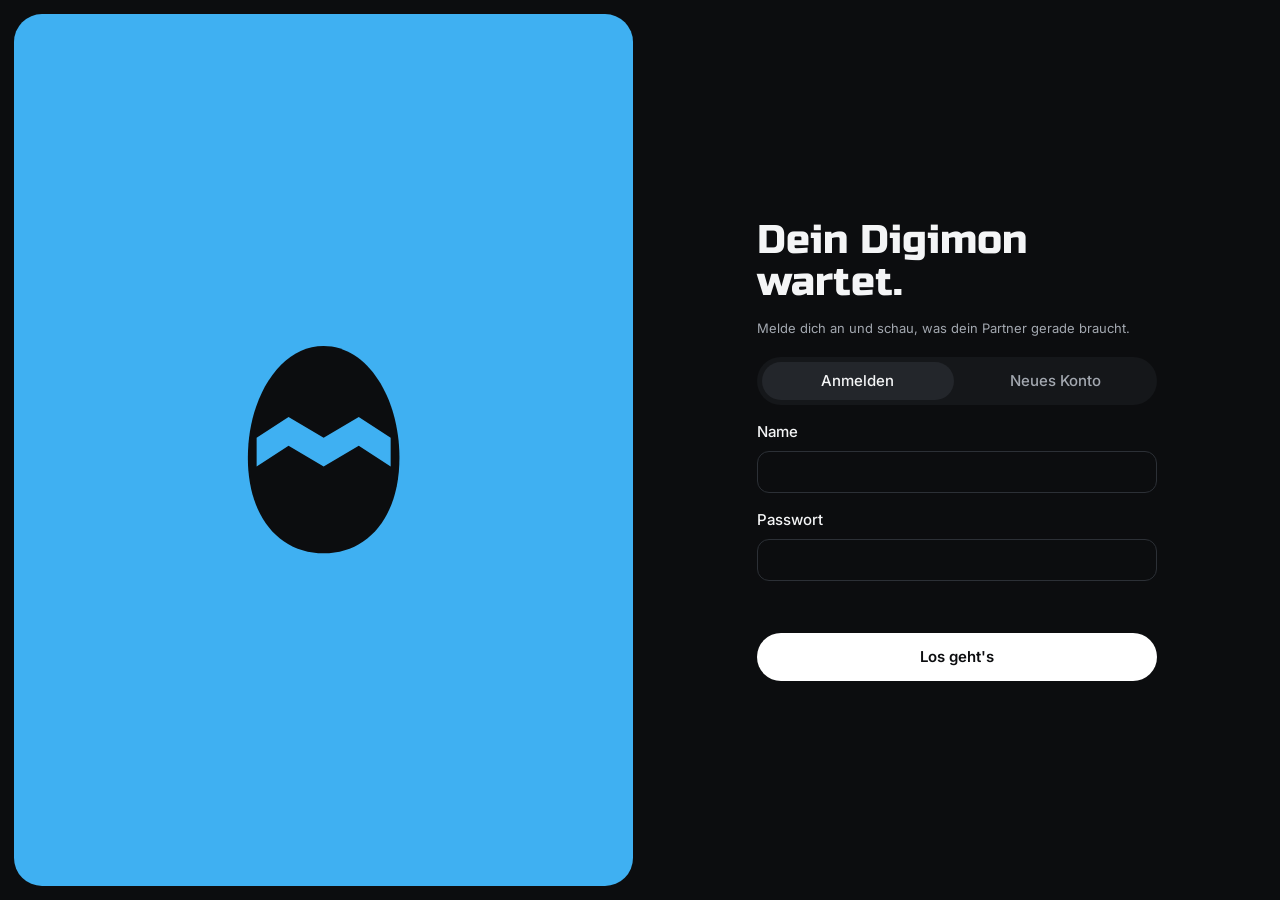
==== static/login.html @ 069bf61b "Digimon Partner (work in progress) Co-Authored-By: Claude Opus 5.5 <noreply@anthropic.com>" ====
<!doctype html>
<html lang="de">
<head>
<meta charset="utf-8">
<meta name="viewport" content="width=device-width, initial-scale=1">
<title>Anmelden – Digimon-Partner</title>
<link rel="icon" href="/static/favicon.svg">
<link rel="preconnect" href="https://fonts.googleapis.com">
<link rel="preconnect" href="https://fonts.gstatic.com" crossorigin>
<meta name="theme-color" content="#0c0d0f">
<link href="https://fonts.googleapis.com/css2?family=Inter:wght@400;500;600&family=Russo+One&display=swap" rel="stylesheet">
<link rel="stylesheet" href="/static/style.css">
<style>
  body { overflow: auto; }
  .gate { min-height: 100vh; display: grid; grid-template-columns: minmax(0, 1fr) minmax(0, 1fr); gap: 14px; padding: 14px; }
  .gate .art { background: #3fb0f2; border-radius: 28px; display: grid; place-items: center; padding: 32px; }
  .gate .art svg { width: min(46%, 260px); fill: #0c0d0f; }
  .gate .art .band { fill: #3fb0f2; }
  .gate form { align-self: center; justify-self: center; width: min(400px, 100% - 32px); display: flex; flex-direction: column; gap: 16px; padding: 32px 0; }
  .gate h1 { font: 400 40px/1.05 var(--game); }
  .gate .tabs { margin-top: 4px; }
  .gate label { display: flex; flex-direction: column; gap: 8px; font-weight: 500; }
  .err { min-height: 20px; color: var(--negative); }
  @media (max-width: 760px) {
    .gate { grid-template-columns: minmax(0, 1fr); padding: 10px; }
    .gate .art { min-height: 30vh; border-radius: 22px; }
    .gate h1 { font-size: 30px; }
    .gate .tabs { position: static; }
  }
</style>
</head>
<body>
<main class="gate">
  <div class="art" aria-hidden="true">
    <svg viewBox="0 0 32 32"><path d="M16 3c5.5 0 9.5 6.5 9.5 14S21.5 29 16 29 6.5 24.5 6.5 17 10.5 3 16 3z"/><path d="M7.6 14.5l4-2.6 4.4 2.6 4.4-2.6 4 2.6v3.6l-4-2.6-4.4 2.6-4.4-2.6-4 2.6z" class="band"/></svg>
  </div>
  <form id="form">
    <h1>Dein Digimon wartet.</h1>
    <p class="caption" id="hint"></p>
    <nav class="tabs" id="tabs" aria-label="Anmelden oder neues Konto">
      <button type="button" data-mode="login" aria-current="page">Anmelden</button>
      <button type="button" data-mode="register">Neues Konto</button>
    </nav>
    <label>Name <input class="input" name="name" autocomplete="username" required></label>
    <label>Passwort <input class="input" name="password" type="password" autocomplete="current-password" required aria-describedby="pw-rule"></label>
    <p class="caption" id="pw-rule" hidden>Mindestens 8 Zeichen.</p>
    <label id="codefield" hidden>Einladungscode <input class="input" name="code" placeholder="1A2B-3C4D-5E6F" autocomplete="off"></label>
    <p class="err" id="err" role="alert"></p>
    <button class="btn btn--primary btn--wide" type="submit" id="go">Los geht's</button>
  </form>
</main>
<script src="/static/login.js"></script>
</body>
</html>
---- static/style.css ----
/* Digimon-Partner – Stil "Digivice dunkel" (taste-skill true-black-flat, seed 1878353566, für Spielgefühl angepasst).
   Links der Bildschirm des Digivice mit der bunten Digitalen Welt, rechts das dunkle Gerät:
   Begrüßung in Russo One, Zahlen groß, eine Datenfarbe (Digital-Blau) für Wasser und Fortschritt.
   Knöpfe sind nie blau: Hauptaktion = weiße Pille, sonst dunkle Pille. */
:root {
  --ground: #0c0d0f; --surface: #15171a; --raised: #23262b; --line: #2c3036; --hover: #2f3339;
  --text: #f4f5f6; --muted: #a3a8b0; --faint: #7d838c;
  --data: #3fb6ff; --data-deep: #0f3a57;
  --negative: #ff5a5f; --warning: #f0b43c;
  --radius-card: 20px; --radius-control: 999px; --gap: 14px; --pad: 22px; --control-height: 40px;
  --fs-title: 40px; --fs-kpi: 34px; --fs-body: 15px; --fs-small: 13px;
  --font: Inter, system-ui, sans-serif;
  --game: "Russo One", Inter, system-ui, sans-serif;
}
* { box-sizing: border-box; margin: 0; padding: 0; }
[hidden] { display: none !important; }
html, body { height: 100%; }
body { background: var(--ground); color: var(--text); font: 400 var(--fs-body)/22px var(--font); overflow: hidden; }
button, input { font: inherit; color: inherit; }
button { cursor: pointer; background: none; border: 0; }
a { color: inherit; text-decoration: none; }
.num { font-variant-numeric: tabular-nums; }
.sr { position: absolute; width: 1px; height: 1px; overflow: hidden; clip: rect(0 0 0 0); }
:focus-visible { outline: 2px solid var(--text); outline-offset: 2px; }

/* Bildschirm links (1.25 Teile), Gerät rechts (1 Teil, mindestens 480px) */
/* minmax(0, 1fr): die Zeile bleibt so hoch wie der Bildschirm, die rechte Spalte scrollt in sich (sonst wüchse sie darüber hinaus) */
.app { display: grid; grid-template-columns: minmax(0, 1.25fr) minmax(480px, 1fr); grid-template-rows: minmax(0, 1fr); height: 100vh; padding: 14px; gap: 14px; }

/* ═════════════ Bildschirm: die Digitale Welt ═════════════ */
.world { position: relative; overflow: hidden; background: #3fb0f2; border-radius: 28px; }
.stage3d { position: absolute; inset: 0; }
.stage3d canvas { display: block; cursor: grab; }
.dim { position: absolute; inset: 0; background: #000; opacity: 0; transition: opacity .6s; pointer-events: none; }
.world.rush .dim { opacity: .75; }
.loading { position: absolute; left: 50%; top: 50%; transform: translate(-50%, -50%); padding: 10px 18px; border-radius: var(--radius-control);
  background: var(--ground); color: var(--text); }
.flash { position: absolute; inset: 0; background: #fff; opacity: 0; pointer-events: none; }
.flash.go { animation: flash .9s ease-out; }
@keyframes flash { 10% { opacity: 1; } to { opacity: 0; } }

/* Sprechblase über dem Kopf */
.bubble { position: absolute; left: 50%; top: 18%; max-width: min(320px, 80%); transform: translate(-50%, -100%); pointer-events: none;
  padding: 12px 16px; border-radius: 18px; background: #fff; color: #0c0d0f; font: 500 16px/22px var(--font); text-align: center; }
.bubble::after { content: ""; position: absolute; left: 50%; bottom: -9px; width: 18px; height: 18px; background: #fff; transform: translateX(-50%) rotate(45deg); border-radius: 3px; }
.bubble span { position: relative; z-index: 1; }
.bubble.pop { animation: pop .35s cubic-bezier(.3, 1.6, .5, 1); }
@keyframes pop { from { transform: translate(-50%, -100%) scale(.6); opacity: 0; } }

.banner { position: absolute; left: 24px; right: 24px; bottom: 28px; text-align: center; pointer-events: none; }
.banner span { display: inline-block; padding: 12px 22px; border-radius: 16px; background: var(--ground); color: var(--text);
  font: 400 22px/1.2 var(--game); opacity: 0; transform: translateY(12px); }
.banner span.in { animation: banner 2.8s ease-out forwards; }
.banner span.big { font-size: 40px; padding: 16px 28px; background: #fff; color: var(--ground); }
@keyframes banner { 10%, 84% { opacity: 1; transform: none; } 100% { opacity: 0; transform: translateY(12px); } }

.fxlayer { position: absolute; inset: 0; pointer-events: none; overflow: hidden; }
.fx { position: absolute; transform: translateX(-50%); padding: 6px 14px; border-radius: var(--radius-control); background: var(--ground); color: #fff;
  font: 400 16px/20px var(--game); white-space: nowrap; animation: rise 1.6s ease-out forwards; }
.fx.zz { background: none; color: #dfe6f0; font: 400 30px var(--game); animation: zz 2.4s ease-out forwards; }
@keyframes rise { 0% { opacity: 0; transform: translate(-50%, 10px) scale(.8); } 15% { opacity: 1; transform: translate(-50%, 0) scale(1.08); }
  25% { transform: translate(-50%, 0) scale(1); } 100% { opacity: 0; transform: translate(-50%, -70px); } }
@keyframes zz { 0% { opacity: 0; } 20% { opacity: 1; } 100% { opacity: 0; transform: translate(40px, -90px); } }
/* Daten-Splitter beim Erreichen eines Ziels */
.bit { position: absolute; width: 10px; height: 10px; border-radius: 2px; background: var(--c, #fff);
  animation: burst var(--t, 1s) cubic-bezier(.15, .7, .4, 1) forwards; }
@keyframes burst { 0% { transform: translate(-50%, -50%) scale(.4); opacity: 1; }
  100% { transform: translate(calc(-50% + var(--dx)), calc(-50% + var(--dy))) rotate(var(--r)) scale(1); opacity: 0; } }

/* Erfolg freigeschaltet */
.awards { position: absolute; right: 16px; top: 16px; display: flex; flex-direction: column; gap: 8px; align-items: flex-end; pointer-events: none; }
.award { display: grid; grid-template-columns: 40px auto; gap: 2px 12px; align-items: center; padding: 12px 18px 12px 12px; border-radius: 18px;
  background: var(--ground); color: var(--text); animation: award 4.2s ease-out forwards; }
.award svg { grid-row: span 2; width: 40px; height: 40px; }
.award small { color: var(--muted); font-size: var(--fs-small); line-height: 16px; }
.award b { font: 400 18px/22px var(--game); }
@keyframes award { 0% { opacity: 0; transform: translateX(30px); } 8%, 88% { opacity: 1; transform: none; } 100% { opacity: 0; transform: translateX(30px); } }

/* ═════════════ Gerät rechts ═════════════ */
.home { position: relative; overflow-y: auto; min-height: 0; padding: 14px 8px 32px; display: flex; flex-direction: column; gap: 20px; scrollbar-color: var(--raised) transparent; }
.shell { display: flex; align-items: center; gap: 10px; }
.mark { display: flex; align-items: center; gap: 8px; font: 400 16px var(--game); }
.mark svg { width: 26px; height: 26px; fill: var(--text); }
.mark .band { fill: var(--ground); }
.scope { color: var(--muted); }
.scope::before { content: "· "; }
.sound { margin-left: auto; height: 32px; padding: 0 14px; border-radius: var(--radius-control); background: var(--surface); color: var(--muted); font-size: var(--fs-small); }
.sound:hover { color: var(--text); }
.clock { color: var(--muted); }

.tabs { display: flex; gap: 6px; padding: 5px; border-radius: var(--radius-control); background: var(--surface); }
.tabs button { flex: 1; height: 38px; border-radius: var(--radius-control); color: var(--muted); font-weight: 500; transition: background-color .15s, color .15s; }
.tabs button:hover { color: var(--text); }
.tabs button[aria-current="page"] { background: var(--raised); color: var(--text); }

.view { display: flex; flex-direction: column; gap: var(--gap); }
.view > h1, .greeting h1 { font: 400 var(--fs-title)/1.05 var(--game); }
.greeting { padding: 6px 0 4px; }
.greeting .sub { margin-top: 10px; color: var(--muted); font-size: 16px; line-height: 24px; }

.actions { display: flex; flex-wrap: wrap; gap: 8px; align-items: center; }
.btn { display: inline-flex; align-items: center; justify-content: center; height: var(--control-height); padding: 0 20px; border-radius: var(--radius-control);
  background: var(--raised); font-weight: 600; transition: background-color .15s, transform .1s; }
.btn:hover { background: var(--hover); }
.btn:active { transform: scale(.95); }
.btn--primary { background: #fff; color: #0c0d0f; }
.btn--primary:hover { background: #dfe1e4; }
.btn--danger { color: var(--negative); align-self: flex-start; }
.btn--small { height: 34px; padding: 0 14px; font-size: var(--fs-small); }
.btn--wide { width: 100%; height: 48px; }
.btn[aria-disabled="true"] { color: var(--faint); cursor: default; }
.btn[aria-disabled="true"]:hover { background: var(--raised); }
.why { flex-basis: 100%; color: var(--faint); font-size: var(--fs-small); }

.card, .tile { background: var(--surface); border-radius: var(--radius-card); padding: var(--pad); }
.card { display: flex; flex-direction: column; gap: 12px; }
.card h2 { font-size: 16px; font-weight: 600; }
.label { color: var(--muted); }
.caption { color: var(--muted); font-size: var(--fs-small); line-height: 18px; }
.value { font: 400 var(--fs-kpi)/40px var(--game); }
.unit { font: 400 15px var(--font); color: var(--muted); }

/* Digitation: Name, Balken bis zur nächsten Stufe, Stufen-Leiste, Schatten der nächsten Form */
.evo { display: grid; grid-template-columns: minmax(0, 1fr) 132px; gap: 20px; align-items: start; }
.evo-main { display: flex; flex-direction: column; gap: 10px; min-width: 0; }
.evo-name { font: 400 32px/36px var(--game) !important; }
.meter { height: 12px; border-radius: 6px; background: var(--raised); overflow: hidden; }
.meter i { display: block; height: 100%; width: 0; border-radius: 6px; background: var(--data); transition: width .9s cubic-bezier(.2, .8, .2, 1); }
.evo-left { color: var(--muted); }
.ladder { list-style: none; display: grid; grid-template-columns: repeat(7, minmax(0, 1fr)); margin-top: 6px; }
.ladder li { position: relative; display: flex; flex-direction: column; align-items: center; gap: 8px; text-align: center;
  color: var(--faint); font-size: 12px; line-height: 15px; }
.ladder li::before { content: ""; position: absolute; top: 7px; left: -50%; right: 50%; height: 2px; background: var(--raised); }
.ladder li:first-child::before { display: none; }
.ladder li i { position: relative; width: 16px; height: 16px; border-radius: 50%; background: var(--raised); }
.ladder li.done { color: var(--muted); }
.ladder li.done::before, .ladder li.now::before { background: var(--data); }
.ladder li.done i { background: var(--data); }
.ladder li.now { color: var(--text); font-weight: 600; }
.ladder li.now i { background: var(--ground); border: 4px solid var(--data); transform: scale(1.25); }
.next { display: flex; flex-direction: column; gap: 8px; align-items: center; }
.screen { position: relative; width: 132px; height: 132px; border-radius: 18px; background: var(--data); overflow: hidden;
  display: grid; place-items: center; }
.screen img { width: 100%; height: 100%; object-fit: contain; }
.screen .q { font: 400 64px/1 var(--game); color: var(--ground); }
.screen.reveal { animation: wobble 1.6s ease-in-out infinite; }
@keyframes wobble { 0%, 100% { transform: rotate(0); } 50% { transform: rotate(-2deg) scale(1.02); } }
.next figcaption { display: flex; flex-direction: column; align-items: center; color: var(--muted); font-size: var(--fs-small); line-height: 18px; text-align: center; }
.next figcaption b { color: var(--text); font: 400 18px/22px var(--game); }
.next figcaption .warn { color: var(--warning); }
.tab-count { color: var(--faint); }

/* Zählflächen */
.tiles { display: grid; grid-template-columns: repeat(2, minmax(0, 1fr)); gap: var(--gap); }
.tiles--three { grid-template-columns: repeat(3, minmax(0, 1fr)); }
.tile { display: flex; flex-direction: column; gap: 6px; min-height: 132px; }
.glasses { display: grid; grid-template-columns: repeat(var(--n, 8), 1fr); gap: 5px; margin-top: auto; }
.glasses i { height: 16px; border-radius: 4px; background: var(--raised); }
.glasses i.on { background: var(--data); }
.glasses i.pop { animation: cell .5s cubic-bezier(.3, 1.8, .5, 1); }
@keyframes cell { from { transform: scaleY(.2); } }
.tile.goal { background: var(--data-deep); }
.tile.goal .label, .tile.goal .unit, .tile.goal .caption { color: #b9e3ff; }
.tile--steps { grid-column: 1 / -1; min-height: 0; }
.step-head { display: flex; justify-content: space-between; align-items: flex-end; gap: 16px; }
.step-week { margin: 0; }
.step-bars { position: relative; display: grid; grid-template-columns: repeat(7, 20px); gap: 4px; height: 56px; align-items: end; }
.step-bars .sb { position: relative; display: flex; flex-direction: column; justify-content: flex-end; align-items: center; height: 100%; }
.step-bars .sb i { display: block; width: 100%; min-height: 2px; border-radius: 4px 4px 0 0; background: var(--raised); }
.step-bars .sb.ok i { background: var(--data); }
.step-bars .sb.today i { outline: 2px solid var(--data); outline-offset: 1px; }
.step-bars .sb b { position: absolute; bottom: -17px; font-size: 11px; font-weight: 400; color: var(--faint); }
.step-bars .goalline { position: absolute; left: -4px; right: -4px; border-top: 1px dashed var(--muted); pointer-events: none; }
.tile--steps .meter { margin-top: 18px; }
.tile.goal .step-bars .sb.ok i { background: #b9e3ff; }
.step-status { font-weight: 600; }
.keybox { display: flex; flex-direction: column; gap: 6px; }
.key { padding: 8px 10px; border-radius: 8px; background: var(--raised); word-break: break-all; font-size: var(--fs-small); user-select: all; }
.howto summary { cursor: pointer; font-weight: 600; color: var(--data); padding: 6px 0; }
.howto[open] { display: flex; flex-direction: column; gap: 10px; }
.howto h3 { font-size: var(--fs-small); text-transform: uppercase; letter-spacing: .06em; color: var(--muted); margin-top: 6px; }
.howto .row { margin: 6px 0; }
.howto .fields { padding-left: 18px; margin-top: 4px; }
.bump { animation: bump .45s cubic-bezier(.3, 1.8, .5, 1); display: inline-block; }
@keyframes bump { 40% { transform: scale(1.25); } }

.stats { list-style: none; display: flex; flex-direction: column; }
.stats li { display: grid; grid-template-columns: 92px minmax(0, 1fr) 40px; align-items: center; gap: 14px; min-height: 40px; }
.stats .bar { height: 10px; border-radius: 5px; background: var(--raised); overflow: hidden; }
.stats .bar i { display: block; height: 100%; border-radius: 5px; background: var(--data); transition: width .9s cubic-bezier(.2, .8, .2, 1), background-color .3s; }
.stats .v { text-align: right; font-family: var(--game); }
.stats li.low .bar i { background: var(--negative); }
.stats li.low .v, .stats li.low span:first-child { color: var(--negative); }
.ends { display: flex; justify-content: space-between; color: var(--muted); font-size: var(--fs-small); }

/* Team und Ei-Auswahl */
.team-list { list-style: none; display: grid; grid-template-columns: repeat(var(--slots, 3), minmax(0, 1fr)); gap: 10px; }
.slot { width: 100%; height: 100%; display: grid; grid-template-columns: 52px minmax(0, 1fr); align-items: center; gap: 4px 10px;
  padding: 10px 12px 10px 10px; border-radius: 16px; background: var(--surface); text-align: left; transition: background-color .15s; }
.slot:hover { background: var(--raised); }
.slot .pic { grid-row: span 2; width: 52px; height: 52px; border-radius: 12px; background: var(--raised); overflow: hidden; display: grid; place-items: center; }
.slot .pic img { width: 100%; height: 100%; object-fit: contain; }
.slot b { font: 400 15px/18px var(--game); overflow: hidden; text-overflow: ellipsis; white-space: nowrap; }
.slot small { color: var(--muted); font-size: 12px; line-height: 15px; }
.slot.on { background: var(--raised); outline: 2px solid var(--text); outline-offset: -2px; cursor: default; }
.slot.on small { color: var(--text); }
.slot.add .pic { background: none; border: 2px dashed var(--line); color: var(--muted); font: 400 26px var(--game); }
.slot.add b { color: var(--muted); }
.eggs { list-style: none; display: grid; grid-template-columns: repeat(4, minmax(0, 1fr)); gap: 10px; }
.egg { width: 100%; display: flex; flex-direction: column; align-items: center; gap: 6px; padding: 12px 8px; border-radius: 16px; background: var(--raised);
  transition: background-color .15s, transform .1s; }
.egg:hover { background: var(--hover); }
.egg:active { transform: scale(.96); }
.egg .pic { width: 84px; height: 84px; display: grid; place-items: center; }
.egg .pic img { width: 100%; height: 100%; object-fit: contain; }
.egg b { font: 400 14px/18px var(--game); }

/* Freunde */
.friends { list-style: none; display: grid; grid-template-columns: repeat(2, minmax(0, 1fr)); gap: var(--gap); }
.friend { display: flex; flex-direction: column; gap: 10px; padding: 20px; border-radius: var(--radius-card); background: var(--surface); }
.friend-top { display: flex; justify-content: space-between; align-items: flex-start; gap: 10px; }
.friend-pet { font: 400 22px/28px var(--game); }
.chip { flex: none; padding: 4px 12px; border-radius: var(--radius-control); background: var(--raised); color: var(--muted); font-size: var(--fs-small); }
.mini { display: grid; grid-template-columns: 56px minmax(0, 1fr) 32px; align-items: center; gap: 10px; color: var(--muted); font-size: var(--fs-small); }
.mini .bar { height: 8px; border-radius: 4px; background: var(--raised); overflow: hidden; }
.mini .bar i { display: block; height: 100%; border-radius: 4px; background: var(--data); }
.mini .num { text-align: right; color: var(--text); font-family: var(--game); }
.btn:disabled { color: var(--faint); cursor: default; }
.btn:disabled:hover { background: var(--raised); }
.jog-list { list-style: none; display: flex; flex-direction: column; gap: 12px; }
.jog-item { display: flex; flex-direction: column; gap: 10px; }
.jog-item + .jog-item { padding-top: 12px; border-top: 1px solid var(--raised); }
.sec-h { font: 400 22px/28px var(--game); margin-top: 14px; }
.check { flex-direction: row !important; align-items: center; gap: 10px !important; font-weight: 400 !important; }
.check input { width: 20px; height: 20px; accent-color: #fff; }
.visit { position: absolute; left: 16px; right: 16px; bottom: 16px; display: flex; align-items: center; justify-content: space-between; gap: 12px;
  padding: 10px 10px 10px 18px; border-radius: 18px; background: var(--ground); color: var(--text); z-index: 2; }
.visit span { font: 400 16px/20px var(--game); }

/* Geräte-App herunterladen */
.steps-list { padding-left: 20px; display: flex; flex-direction: column; gap: 6px; }
#apkbox .btn { align-self: flex-start; }

/* Gekocht! von der Rezepte-Seite */
.cook { border: 2px solid var(--text); }
.cook-h { font: 400 26px/32px var(--game) !important; }
.cook-h span { color: var(--text); }

/* Fasten */
.fast-head { display: flex; align-items: baseline; justify-content: space-between; }
.fast-start { display: flex; flex-direction: column; gap: 10px; padding: 16px; border-radius: 14px; background: var(--raised); }
.fast-start .btn { background: var(--surface); }
.fast-start .btn--primary { background: #fff; }
.inline { display: inline-flex; align-items: center; gap: 8px; }
.input--time { height: 34px; width: 110px; color-scheme: dark; }
.fast-meter { position: relative; overflow: visible; }
.fast-meter i { position: relative; }
.fast-meter .tick { position: absolute; top: -3px; bottom: -3px; width: 2px; background: var(--ground); }
.fastcard.bonus .fast-meter i { background: var(--data); }
#fast-phase { color: var(--text); }
.fast-idle { color: var(--muted); }
.fast-stats { display: grid; grid-template-columns: repeat(3, minmax(0, 1fr)); gap: var(--gap); padding-top: 4px; }
.fast-stats .value { font-size: 26px; line-height: 32px; }
.fchart { position: relative; display: flex; flex-direction: column; gap: 8px; margin-top: 4px; }
.fchart-cap { display: flex; flex-wrap: wrap; justify-content: space-between; gap: 6px 14px; color: var(--muted); font-size: var(--fs-small); }
.legend { display: inline-flex; align-items: center; gap: 6px; }
.sw { display: inline-block; width: 10px; height: 10px; border-radius: 3px; }
.sw--done { background: var(--data); } .sw--short { background: var(--faint); margin-left: 8px; }
.fchart-plot { position: relative; display: grid; grid-template-columns: repeat(14, minmax(0, 1fr)); gap: 2px; height: 132px;
  border-bottom: 1px solid var(--raised); }
.fchart-y { position: absolute; left: 0; top: -2px; color: var(--faint); font-size: 11px; line-height: 12px; pointer-events: none; }
.fchart-goal { position: absolute; left: 0; right: 0; border-top: 1px dashed var(--muted); pointer-events: none; }
.fchart-goal span { position: absolute; right: 0; top: -16px; color: var(--muted); font-size: 11px; line-height: 12px; }
.fbar { position: relative; display: flex; align-items: flex-end; justify-content: center; height: 100%; padding: 0; }
.fbar i { display: block; width: 62%; min-height: 0; border-radius: 4px 4px 0 0; background: var(--data); transition: height .9s cubic-bezier(.2, .8, .2, 1); }
.fbar.short i { background: var(--faint); }
.fbar.none i { height: 0 !important; }
.fbar:hover i, .fbar:focus-visible i { filter: brightness(1.15); }
.fchart-days { display: grid; grid-template-columns: repeat(14, minmax(0, 1fr)); gap: 2px; text-align: center; color: var(--faint); font-size: 11px; line-height: 14px; }
.fchart-days .today { color: var(--text); font-weight: 600; }
.ftip { position: absolute; transform: translateX(-50%); padding: 8px 12px; border-radius: 10px; background: #fff; color: #0c0d0f;
  font-size: var(--fs-small); line-height: 18px; white-space: nowrap; pointer-events: none; z-index: 2; }

/* Training */
.plan-group { display: flex; flex-direction: column; gap: 10px; }
.plan-group + .plan-group { margin-top: 22px; }
.plan-group h2 { font: 400 20px/26px var(--game); }
.plans { list-style: none; display: grid; grid-template-columns: repeat(2, minmax(0, 1fr)); gap: var(--gap); margin-top: 4px; }
.plan { display: flex; flex-direction: column; gap: 8px; padding: 20px; border-radius: var(--radius-card); background: var(--surface); }
.plan b { font: 400 20px/26px var(--game); }
.plan div p { color: var(--muted); font-size: var(--fs-small); }
.plan .btn { margin-top: auto; align-self: flex-start; }
.session { gap: 14px; }
.ses-name { font: 400 32px/38px var(--game) !important; }
.ses-text { color: var(--muted); font-size: 16px; line-height: 24px; min-height: 48px; }
.ses-time { font: 400 96px/1 var(--game); }
.session .meter i { transition: none; }
.session.resting .ses-time { color: var(--muted); }
.session.resting .meter:not(.meter--thin) i { background: var(--muted); }
.meter--thin { height: 6px; }
.result .value { font-size: 48px; line-height: 56px; color: var(--data); }
.result .btn { align-self: flex-start; }

/* Erfolge */
.badges { list-style: none; display: grid; grid-template-columns: repeat(2, minmax(0, 1fr)); gap: var(--gap); }
.badge { display: grid; grid-template-columns: 48px minmax(0, 1fr); gap: 4px 14px; align-items: start; padding: 18px; border-radius: var(--radius-card); background: var(--surface); }
.badge svg { grid-row: span 3; width: 48px; height: 48px; }
.badge b { font: 400 18px/24px var(--game); }
.badge p { color: var(--muted); font-size: var(--fs-small); line-height: 18px; }
.badge .meter { height: 8px; margin-top: 6px; }
.badge .got { color: var(--data); font-size: var(--fs-small); font-weight: 500; }
.badge.locked b { color: var(--muted); }
.hex-on { fill: var(--data); } .hex-on-ink { fill: var(--ground); }
.hex-off { fill: var(--raised); } .hex-off-ink { fill: var(--faint); }

.row { display: flex; flex-wrap: wrap; gap: 8px; }
.input { height: 42px; padding: 0 14px; border: 1px solid var(--line); border-radius: 12px; background: var(--ground); min-width: 0; }
.input:focus { outline: none; border-color: var(--text); }
.form label { display: flex; flex-direction: column; gap: 8px; font-weight: 500; }
.form .pair { display: grid; grid-template-columns: repeat(2, minmax(0, 1fr)); gap: var(--gap); }
.form .btn { align-self: flex-start; }

.diary { list-style: none; gap: 0 !important; }
.diary li { display: grid; grid-template-columns: 96px minmax(0, 1fr); gap: 12px; padding: 12px 0; border-top: 1px solid var(--raised); }
.diary li:first-child { border-top: 0; padding-top: 0; }
.diary li:last-child { padding-bottom: 0; }
.diary time { color: var(--faint); font-size: var(--fs-small); }
.diary li.evolve, .diary li.hatch, .diary li.formchange, .diary li.achievement { font-weight: 600; }
.diary li.achievement span { color: var(--data); }
.diary li.mistake span::before, .diary li.lazy span::before { content: ""; display: inline-block; width: 8px; height: 8px; border-radius: 50%;
  background: var(--negative); margin-right: 8px; vertical-align: 1px; }
.hallcard { padding: 14px 0; border-top: 1px solid var(--raised); }
.hallcard:first-child { border-top: 0; padding-top: 0; }
.hallcard b { font: 400 22px/1.2 var(--game); }
.hallcard p { color: var(--muted); margin-top: 4px; }
.invites { list-style: none; }
.invites li { padding: 8px 0; border-top: 1px solid var(--raised); color: var(--muted); }
.invites code { font: 600 15px var(--font); color: var(--text); letter-spacing: .02em; }
.toast { position: fixed; left: 50%; bottom: 24px; transform: translate(-50%, 16px); opacity: 0; transition: opacity .2s, transform .2s; pointer-events: none;
  padding: 12px 20px; border-radius: var(--radius-control); background: #fff; color: #0c0d0f; font-weight: 500; max-width: calc(100vw - 32px); z-index: 5; }
.toast.show { opacity: 1; transform: translate(-50%, 0); }
.toast.err { background: var(--negative); color: #fff; }

/* Offline-Hinweis (Eintragungen warten auf den Sync) */
.net { position: absolute; left: 50%; top: 14px; transform: translateX(-50%); z-index: 3; padding: 6px 14px; border-radius: var(--radius-control);
  background: var(--warning); color: #0c0d0f; font-size: var(--fs-small); font-weight: 600; white-space: nowrap; pointer-events: none; }
.diary li.pending span { color: var(--warning); }

/* Geräte-Modus (eigenes Handy als Digimon-Gerät): siehe device.js */
.devclock { position: absolute; left: 16px; top: 14px; padding: 6px 14px; border-radius: 14px; background: var(--ground); color: var(--text);
  font: 400 26px/32px var(--game); pointer-events: none; z-index: 2; }
.night { position: fixed; inset: 0; z-index: 20; background: #000; }
.night-box { position: absolute; left: 50%; top: 45%; transform: translate(-50%, -50%); text-align: center; color: #5a5f66; }
.night-box p:first-child { font: 400 64px/1 var(--game); color: #6b7078; }
.night-box p + p { margin-top: 12px; max-width: 260px; font-size: 14px; line-height: 20px; }

/* Telefon: Bildschirm oben, Gerät darunter, Bereiche als Leiste unten */
@media (max-width: 900px) {
  body { overflow: auto; }
  .app { grid-template-columns: minmax(0, 1fr); grid-template-rows: none; height: auto; padding: 10px; gap: 10px; }
  .world { height: 50vh; min-height: 340px; border-radius: 22px; }
  .home { overflow: visible; padding: 6px 6px 96px; gap: 18px; }
  :root { --fs-title: 30px; --pad: 18px; }
  .scope { display: none; }
  .tabs { position: fixed; left: 10px; right: 10px; bottom: 10px; z-index: 4; }
  .tabs button { height: 46px; font-size: 13px; }
  .tab-count { display: none; }
  .evo { grid-template-columns: minmax(0, 1fr) 104px; gap: 14px; }
  .screen { width: 104px; height: 104px; }
  .evo-name { font-size: 26px !important; line-height: 30px !important; }
  .ladder li { font-size: 11px; line-height: 14px; }
  .tiles--three { grid-template-columns: repeat(3, minmax(0, 1fr)); gap: 10px; }
  .tiles--three .tile { padding: 14px; min-height: 0; }
  .tiles--three .value { font-size: 26px; }
  .tiles--three .caption { display: none; }
  .fast-stats .value { font-size: 22px; }
  .fchart-days span:nth-child(odd):not(.today) { visibility: hidden; }
  .badges, .plans, .friends { grid-template-columns: minmax(0, 1fr); }
  .eggs { grid-template-columns: repeat(2, minmax(0, 1fr)); }
  .slot { grid-template-columns: minmax(0, 1fr); justify-items: center; text-align: center; padding: 10px 6px; }
  .slot .pic { grid-row: auto; }
  .slot b { max-width: 100%; }
  .ses-time { font-size: 80px; }
  .tabs { gap: 2px; padding: 4px; }
  .tabs button { font-size: 12px; }
  .tile { min-height: 120px; padding: 16px; }
  .value { font-size: 28px; }
  .btn { height: 46px; }
  .btn--small { height: 44px; }
  .toast { bottom: 80px; }
  .banner span.big { font-size: 30px; }
}
@media (max-width: 420px) {
  .ladder li span { display: none; }
  .ladder li.now span { display: block; position: absolute; top: 26px; white-space: nowrap; }
  .ladder { padding-bottom: 20px; }
}
/* Geräte-Modus: hochkant Bild oben (gut die Hälfte), Startseite darunter mit großen Knöpfen; quer nebeneinander */
body.device { overflow: hidden; }
body.device .app { grid-template-columns: minmax(0, 1fr); grid-template-rows: 54vh minmax(0, 1fr); height: 100vh; padding: 8px; gap: 8px;
  transform: var(--shift, none); }
body.device .world { height: auto; min-height: 0; border-radius: 24px; }
body.device .net { left: 16px; top: 62px; transform: none; }   /* unter der Uhr statt darüber */
body.device .home { overflow-y: auto; padding: 4px 6px 96px; gap: 16px; }
body.device .shell { display: none; }
body.device .tabs { position: fixed; left: 8px; right: 8px; bottom: 8px; z-index: 4; }
body.device .tabs button { height: 60px; font-size: 14px; }
body.device .greeting h1 { font-size: 30px; }
body.device .actions { display: grid; grid-template-columns: repeat(2, minmax(0, 1fr)); gap: 10px; }
body.device .actions .btn { height: 76px; border-radius: 22px; font-size: 19px; }
body.device .btn { min-height: 52px; }
body.device .btn--small { min-height: 48px; }
@media (orientation: landscape) {
  body.device .app { grid-template-columns: minmax(0, 1.15fr) minmax(0, 1fr); grid-template-rows: minmax(0, 1fr); }
  body.device .home { padding-bottom: 92px; }
  body.device .tabs { left: auto; right: 8px; width: calc(46.5% - 12px); }
}

@media (prefers-reduced-motion: reduce) {
  *, *::before, *::after { animation-duration: .01s !important; animation-iteration-count: 1 !important; transition-duration: .01s !important; }
}
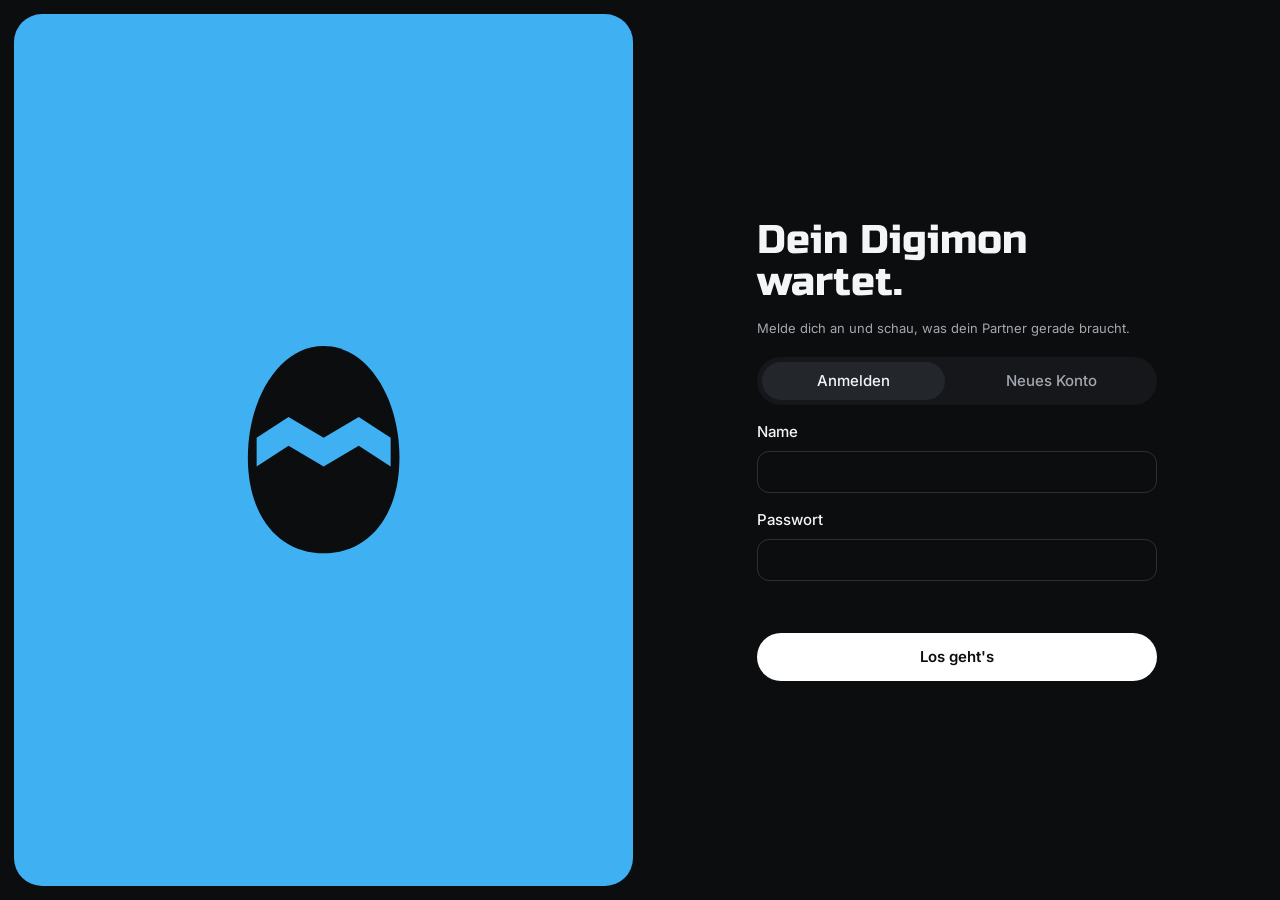
==== commit 92a237a6: "Add nutrition tracking, photo analysis, mobile UI and push notifications" ====
--- a/static/login.html
+++ b/static/login.html
@@ -5,6 +5,13 @@
 <meta name="viewport" content="width=device-width, initial-scale=1">
 <title>Anmelden – Digimon-Partner</title>
 <link rel="icon" href="/static/favicon.svg">
+<!-- als Web-App auf dem Home-Bildschirm (iPhone: nur so gibt es Benachrichtigungen) -->
+<link rel="manifest" href="/manifest.webmanifest">
+<link rel="apple-touch-icon" href="/static/icons/apple-touch-icon.png">
+<meta name="apple-mobile-web-app-capable" content="yes">
+<meta name="mobile-web-app-capable" content="yes">
+<meta name="apple-mobile-web-app-title" content="Partner">
+<meta name="apple-mobile-web-app-status-bar-style" content="black">
 <link rel="preconnect" href="https://fonts.googleapis.com">
 <link rel="preconnect" href="https://fonts.gstatic.com" crossorigin>
 <meta name="theme-color" content="#0c0d0f">
--- a/static/style.css
+++ b/static/style.css
@@ -419,3 +419,60 @@
 @media (prefers-reduced-motion: reduce) {
   *, *::before, *::after { animation-duration: .01s !important; animation-iteration-count: 1 !important; transition-duration: .01s !important; }
 }
+
+.nutrition-form { display: grid; gap: 8px; margin: 16px 0; }
+.nutrition-form .row > .input { flex: 1; width: 120px; }
+.nutrition-form .btn, .nutrition-form .input { min-height: 44px; }
+
+.nutrition select { color: var(--text); font: inherit; color-scheme: dark; }
+
+/* Ernährung bleibt auf kleinen Displays eine eigene, vollständig nutzbare Ansicht. */
+.tabs { overflow-x: auto; }
+.tabs button { flex: 1 0 auto; padding-inline: 10px; white-space: nowrap; }
+#nutrition-settings select { color: var(--text); font: inherit; color-scheme: dark; }
+#tab-ernaehrung .nutrition { margin-top: 0; }
+@media (max-width: 900px) {
+  .tabs, body.device .tabs { display: grid; grid-template-columns: repeat(12, minmax(0, 1fr)); border-radius: 22px; bottom: calc(8px + env(safe-area-inset-bottom)); }
+  .tabs button, body.device .tabs button { grid-column: span 3; min-width: 0; min-height: 44px; height: 44px; font-size: 13px; padding-inline: 3px; }
+  .tabs button:nth-child(n+5) { grid-column: span 4; }
+  .home, body.device .home { padding-bottom: calc(120px + env(safe-area-inset-bottom)); }
+  .toast { bottom: calc(116px + env(safe-area-inset-bottom)); }
+  body:is([data-view="ernaehrung"], [data-view="einstellungen"]) .world { display: none; }
+  body:is([data-view="ernaehrung"], [data-view="einstellungen"]) .app { grid-template-columns: minmax(0, 1fr); grid-template-rows: minmax(0, 1fr); min-height: 100dvh; }
+  body.device:is([data-view="ernaehrung"], [data-view="einstellungen"]) .app { height: 100dvh; }
+  body.device:is([data-view="ernaehrung"], [data-view="einstellungen"]) .tabs { left: 8px; right: 8px; width: auto; }
+  .nutrition-form .row { flex-direction: column; }
+  .nutrition-form .row > .input { width: 100%; flex: auto; }
+  .nutrition-form .input, #nutrition-settings .input { width: 100%; font-size: 16px; }
+  .nutrition-form input[type="file"] { height: auto; padding: 10px; }
+}
+
+/* Eigene Eingaben für Ernährung, unabhängig von Betriebssystem-Widgets. */
+.nutrition { min-width: 0; }
+.nutrition .nutrition-form { display: grid; grid-template-columns: minmax(0, 1fr); gap: 12px; margin: 4px 0 0; }
+.nutrition-form label { font-weight: 500; }
+.nutrition-form .input { display: block; width: 100%; height: 50px; font: inherit; font-size: 16px; color: var(--text); background-color: var(--ground); }
+.nutrition-form .btn { width: 100%; min-height: 48px; height: auto; padding: 12px 16px; }
+.nutrition-form .btn:disabled { cursor: default; opacity: .5; }
+.nutrition-form .btn--primary { margin-top: 4px; }
+.nutrition-form .caption { line-height: 1.5; overflow-wrap: anywhere; }
+.amount-field { position: relative; }
+.amount-field .input { padding-right: 64px; font-size: 22px; font-variant-numeric: tabular-nums; appearance: textfield; -moz-appearance: textfield; }
+.amount-field input::-webkit-inner-spin-button, .amount-field input::-webkit-outer-spin-button { appearance: none; margin: 0; }
+.amount-field > span { position: absolute; right: 16px; top: 50%; transform: translateY(-50%); color: var(--muted); pointer-events: none; }
+.amount-presets { display: grid; grid-template-columns: repeat(3, minmax(0, 1fr)); gap: 8px; }
+.amount-presets .btn { padding-inline: 4px; background: var(--raised); font-size: 14px; }
+.nutrition-heading { display: flex; align-items: baseline; justify-content: space-between; flex-wrap: wrap; gap: 12px; }
+.nutrition-total { font-size: 26px; font-weight: 600; }
+.nutrition-total > span:last-child { font-size: 13px; font-weight: 400; color: var(--muted); }
+.nutrition-select, #nutrition-settings select { appearance: none; -webkit-appearance: none; padding-right: 40px; background-image: url("data:image/svg+xml,%3Csvg xmlns='http://www.w3.org/2000/svg' width='16' height='16' viewBox='0 0 24 24' fill='none' stroke='%23a3a8b0' stroke-width='2'%3E%3Cpath d='m6 9 6 6 6-6'/%3E%3C/svg%3E"); background-repeat: no-repeat; background-position: right 14px center; }
+.photo-picker { position: relative; display: flex; flex-direction: column; align-items: center; gap: 10px; padding: 24px 16px; background: var(--ground); border: 1px solid var(--line); border-radius: 12px; text-align: center; }
+.photo-picker svg { width: 28px; height: 28px; color: var(--muted); }
+.photo-picker label { font-weight: 500; }
+.photo-picker input[type="file"] { position: absolute; inset: 0; width: 100%; height: 100%; opacity: 0; cursor: pointer; }
+.photo-picker:focus-within { outline: 2px solid var(--text); outline-offset: 2px; }
+.photo-picker:hover { border-color: var(--muted); }
+#photo-file-name { max-width: 100%; overflow-wrap: anywhere; }
+#meal-preview { display: block; width: 100%; max-height: 260px; object-fit: contain; border-radius: 12px; background: var(--ground); }
+
+.home > .shell, .home > .tabs, .home > .view { flex-shrink: 0; }
